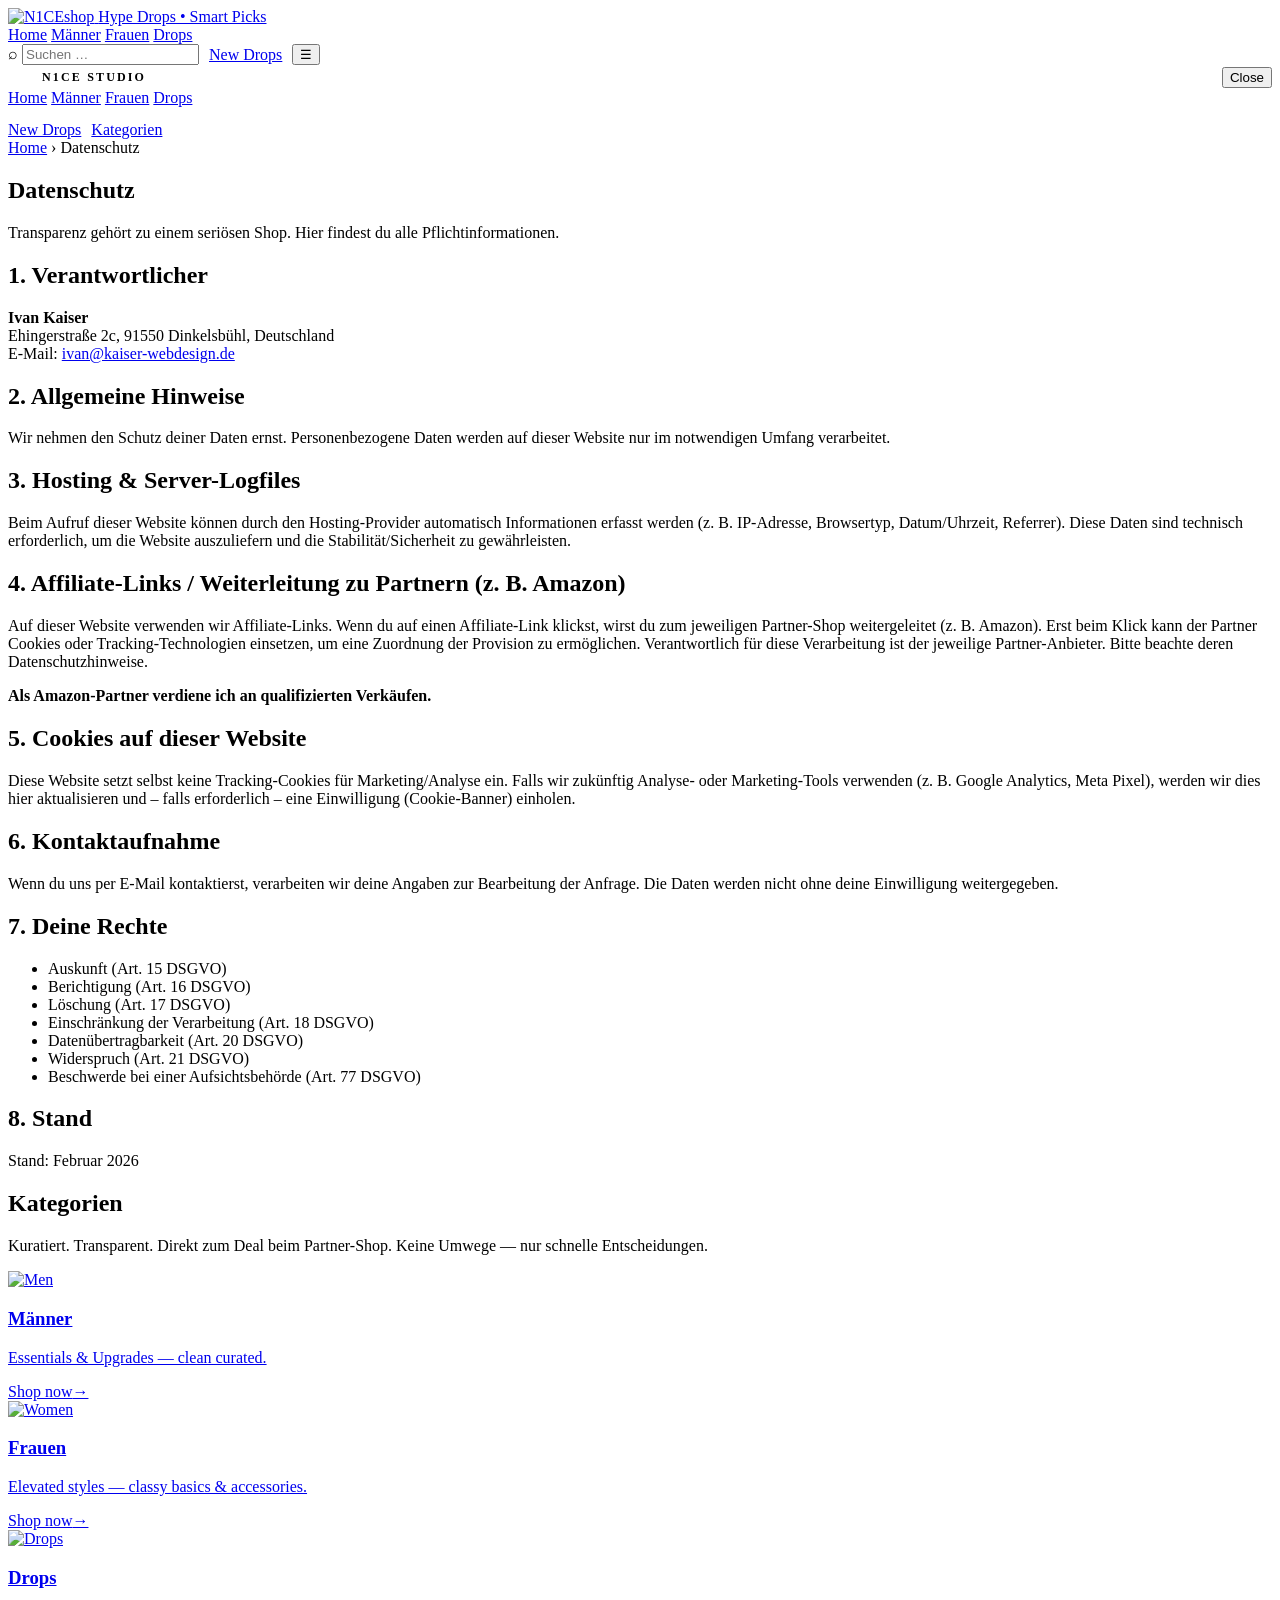
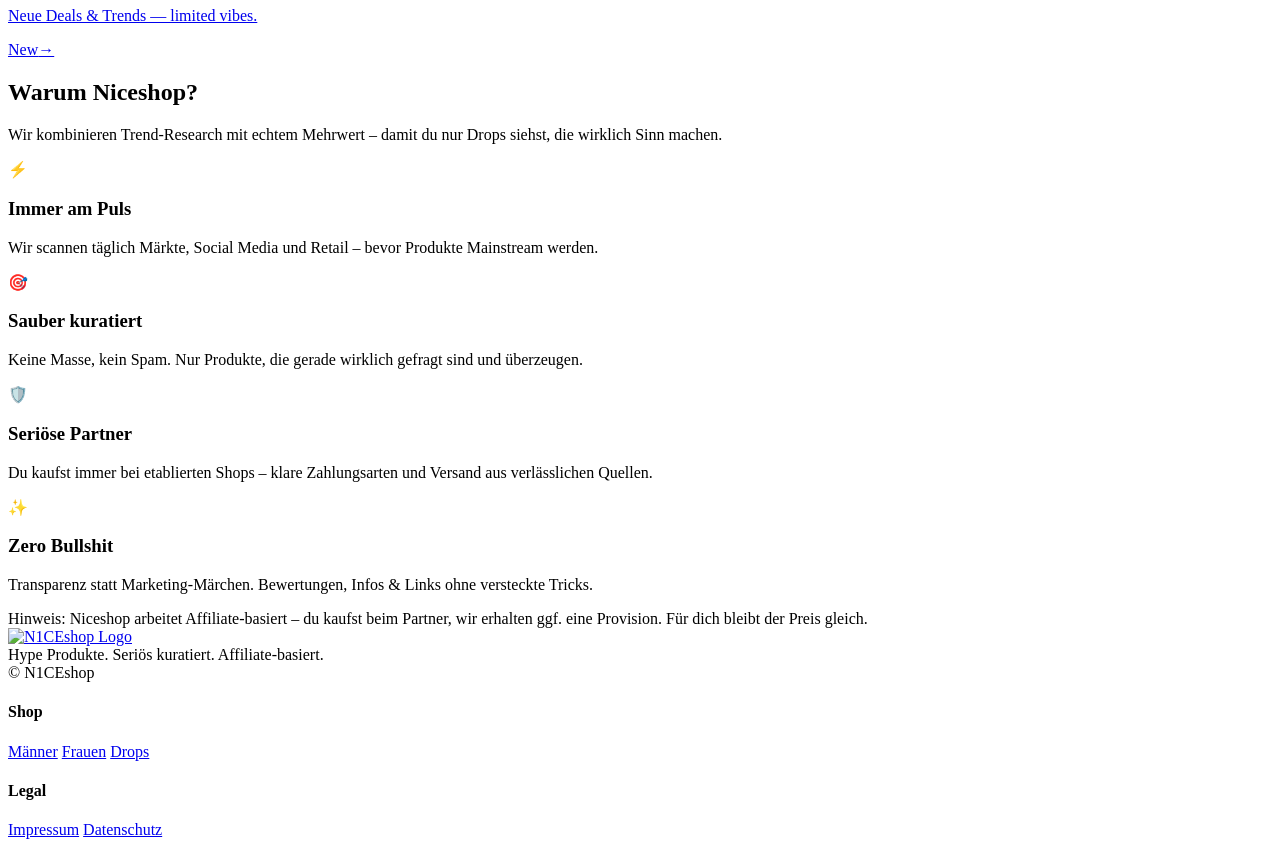
==== datenschutz.html @ d52f27d8 "Add files via upload" ====
<!DOCTYPE html>
<html lang="de">
<head>
  <title>Datenschutz – N1CE</title>
  
<meta charset="UTF-8" />
<meta name="viewport" content="width=device-width, initial-scale=1.0" />
<meta name="theme-color" content="#0f1115" />
<link rel="stylesheet" href="assets/css/styles.css" />
<link rel="icon" href="assets/img/hero.svg" type="image/svg+xml" />

</head>
<body>

<header class="topbar">
  <div class="container">
    <div class="topbar-inner">
      <a class="brand" href="index.html" aria-label="Home">
  <img class="brand-logo" src="assets/img/n1celogo.png" alt="N1CEshop">
  <span class="tagline">Hype Drops • Smart Picks</span>
</a>

      <nav class="nav" aria-label="Shop Navigation">
        <a data-navlink href="index.html">Home</a>
        <a data-navlink href="men.html">Männer</a>
        <a data-navlink href="women.html">Frauen</a>
        <a data-navlink href="drops.html">Drops</a>
      </nav>

      <div style="display:flex;align-items:center;gap:10px">
        <div class="search" aria-label="Search">
          <span class="pill">⌕</span>
          <input type="text" placeholder="Suchen …" />
        </div>
        <a class="btn primary" href="drops.html">New Drops</a>
        <button class="burger" id="burger" aria-label="Open menu">☰</button>
      </div>
    </div>
  </div>
</header>

<div class="drawer" id="drawer" aria-hidden="true">
  <div class="drawer-panel" role="dialog" aria-modal="true" aria-label="Menu">
    <div style="display:flex;align-items:center;justify-content:space-between;gap:10px">
      <div style="display:flex;align-items:center;gap:10px">
        <span class="brand-badge" aria-hidden="true" style="width:24px;height:24px;border-radius:10px"></span>
        <strong style="letter-spacing:.18em;font-size:12px">N1CE STUDIO</strong>
      </div>
      <button class="btn ghost" id="drawerClose" type="button">Close</button>
    </div>

    <div class="drawer-nav">
      <a href="index.html">Home</a>
      <a href="men.html">Männer</a>
      <a href="women.html">Frauen</a>
      <a href="drops.html">Drops</a>
    </div>

    <div style="margin-top:14px;display:flex;gap:10px;flex-wrap:wrap">
      <a class="btn primary" href="drops.html">New Drops</a>
      <a class="btn ghost" href="index.html#categories">Kategorien</a>
    </div>
  </div>
</div>



  <main class="page">
    <section class="section">
      <div class="container">
        <div class="category-hero reveal">
          <div class="breadcrumbs">
            <a href="index.html">Home</a>
            <span>›</span>
            <span>Datenschutz</span>
          </div>
          <div class="title-row">
            <div>
              <h1>Datenschutz</h1>
              <p>Transparenz gehört zu einem seriösen Shop. Hier findest du alle Pflichtinformationen.</p>
            </div>
          </div>
        </div>

        <div class="legal-card reveal" style="margin-top:16px">
          <h2>1. Verantwortlicher</h2>
<p><strong>Ivan Kaiser</strong><br>
Ehingerstraße 2c, 91550 Dinkelsbühl, Deutschland<br>
E-Mail: <a href="mailto:ivan@kaiser-webdesign.de">ivan@kaiser-webdesign.de</a></p>

<h2>2. Allgemeine Hinweise</h2>
<p>Wir nehmen den Schutz deiner Daten ernst. Personenbezogene Daten werden auf dieser Website nur im notwendigen Umfang verarbeitet.</p>

<h2>3. Hosting & Server-Logfiles</h2>
<p>Beim Aufruf dieser Website können durch den Hosting-Provider automatisch Informationen erfasst werden (z. B. IP-Adresse, Browsertyp, Datum/Uhrzeit, Referrer). Diese Daten sind technisch erforderlich, um die Website auszuliefern und die Stabilität/Sicherheit zu gewährleisten.</p>

<h2>4. Affiliate-Links / Weiterleitung zu Partnern (z. B. Amazon)</h2>
<p>Auf dieser Website verwenden wir Affiliate-Links. Wenn du auf einen Affiliate-Link klickst, wirst du zum jeweiligen Partner-Shop weitergeleitet (z. B. Amazon). Erst beim Klick kann der Partner Cookies oder Tracking-Technologien einsetzen, um eine Zuordnung der Provision zu ermöglichen. Verantwortlich für diese Verarbeitung ist der jeweilige Partner-Anbieter. Bitte beachte deren Datenschutzhinweise.</p>
<p><strong>Als Amazon-Partner verdiene ich an qualifizierten Verkäufen.</strong></p>

<h2>5. Cookies auf dieser Website</h2>
<p>Diese Website setzt selbst keine Tracking-Cookies für Marketing/Analyse ein. Falls wir zukünftig Analyse- oder Marketing-Tools verwenden (z. B. Google Analytics, Meta Pixel), werden wir dies hier aktualisieren und – falls erforderlich – eine Einwilligung (Cookie-Banner) einholen.</p>

<h2>6. Kontaktaufnahme</h2>
<p>Wenn du uns per E-Mail kontaktierst, verarbeiten wir deine Angaben zur Bearbeitung der Anfrage. Die Daten werden nicht ohne deine Einwilligung weitergegeben.</p>

<h2>7. Deine Rechte</h2>
<ul>
  <li>Auskunft (Art. 15 DSGVO)</li>
  <li>Berichtigung (Art. 16 DSGVO)</li>
  <li>Löschung (Art. 17 DSGVO)</li>
  <li>Einschränkung der Verarbeitung (Art. 18 DSGVO)</li>
  <li>Datenübertragbarkeit (Art. 20 DSGVO)</li>
  <li>Widerspruch (Art. 21 DSGVO)</li>
  <li>Beschwerde bei einer Aufsichtsbehörde (Art. 77 DSGVO)</li>
</ul>

<h2>8. Stand</h2>
<p>Stand: Februar 2026</p>
        </div>
      </div>
    </section>
  </main>


<section class="section" id="categories">
  <div class="container">
    <div class="section-top">
      <div class="reveal">
        <h2 class="h2">Kategorien</h2>
        <p class="small">Kuratiert. Transparent. Direkt zum Deal beim Partner-Shop. Keine Umwege — nur schnelle Entscheidungen.</p>
      </div>
      <div class="reveal" style="display:flex;gap:10px;flex-wrap:wrap"></div>
    </div>

    <div class="tiles">
      <a class="tile reveal" href="men.html">
        <div class="media"><img src="assets/img/cat-men.svg" alt="Men"></div>
        <div class="body"><h3>Männer</h3><p>Essentials &amp; Upgrades — clean curated.</p></div>
        <div class="footer"><span class="pill">Shop now</span><span class="arrow">→</span></div>
      </a>

      <a class="tile reveal" href="women.html">
        <div class="media"><img src="assets/img/cat-women.svg" alt="Women"></div>
        <div class="body"><h3>Frauen</h3><p>Elevated styles — classy basics &amp; accessories.</p></div>
        <div class="footer"><span class="pill">Shop now</span><span class="arrow">→</span></div>
      </a>

      <a class="tile reveal" href="drops.html">
        <div class="media"><img src="assets/img/cat-drops.svg" alt="Drops"></div>
        <div class="body"><h3>Drops</h3><p>Neue Deals &amp; Trends — limited vibes.</p></div>
        <div class="footer"><span class="pill">New</span><span class="arrow">→</span></div>
      </a>
    </div>
  </div>
</section>

<section class="section">
  <div class="container">
    <div class="why-wrap reveal">
      <div class="why-head">
        <h2>Warum Niceshop?</h2>
        <p>Wir kombinieren Trend-Research mit echtem Mehrwert – damit du nur Drops siehst, die wirklich Sinn machen.</p>
      </div>

      <div class="why-grid">
        <div class="why-card">
          <div class="why-icon">⚡</div>
          <h3>Immer am Puls</h3>
          <p>Wir scannen täglich Märkte, Social Media und Retail – bevor Produkte Mainstream werden.</p>
        </div>

        <div class="why-card">
          <div class="why-icon">🎯</div>
          <h3>Sauber kuratiert</h3>
          <p>Keine Masse, kein Spam. Nur Produkte, die gerade wirklich gefragt sind und überzeugen.</p>
        </div>

        <div class="why-card">
          <div class="why-icon">🛡️</div>
          <h3>Seriöse Partner</h3>
          <p>Du kaufst immer bei etablierten Shops – klare Zahlungsarten und Versand aus verlässlichen Quellen.</p>
        </div>

        <div class="why-card">
          <div class="why-icon">✨</div>
          <h3>Zero Bullshit</h3>
          <p>Transparenz statt Marketing-Märchen. Bewertungen, Infos &amp; Links ohne versteckte Tricks.</p>
        </div>
      </div>

      <div class="why-note">Hinweis: Niceshop arbeitet Affiliate-basiert – du kaufst beim Partner, wir erhalten ggf. eine Provision. Für dich bleibt der Preis gleich.</div>
    </div>
  </div>
</section>


<footer>
  <div class="container">
    <div class="footer-grid">
      <!-- Column 1: Brand -->
      <div class="footer-brand">
        <a href="index.html" class="footer-brand-link">
          <img class="footer-logo" src="assets/img/n1celogo.png" alt="N1CEshop Logo">

        </a>

        <div class="footer-tagline">Hype Produkte. Seriös kuratiert. Affiliate-basiert.</div>
        <div class="copy">© <span id="year"></span> N1CEshop</div>
        
      </div>

      <!-- Column 2: Shop -->
      <div>
        <h4 class="footer-title">Shop</h4>
        <div class="footer-links">
          <a href="men.html">Männer</a>
          <a href="women.html">Frauen</a>
          <a href="drops.html">Drops</a>
        </div>
      </div>

      <!-- Column 3: Legal -->
      <div>
        <h4 class="footer-title">Legal</h4>
        <div class="footer-links">
          <a href="impressum.html">Impressum</a>
          <a href="datenschutz.html">Datenschutz</a>
        </div>
      </div>
    </div>
  </div>
</footer>
<script src="assets/js/app.js"></script>

</body>
</html>
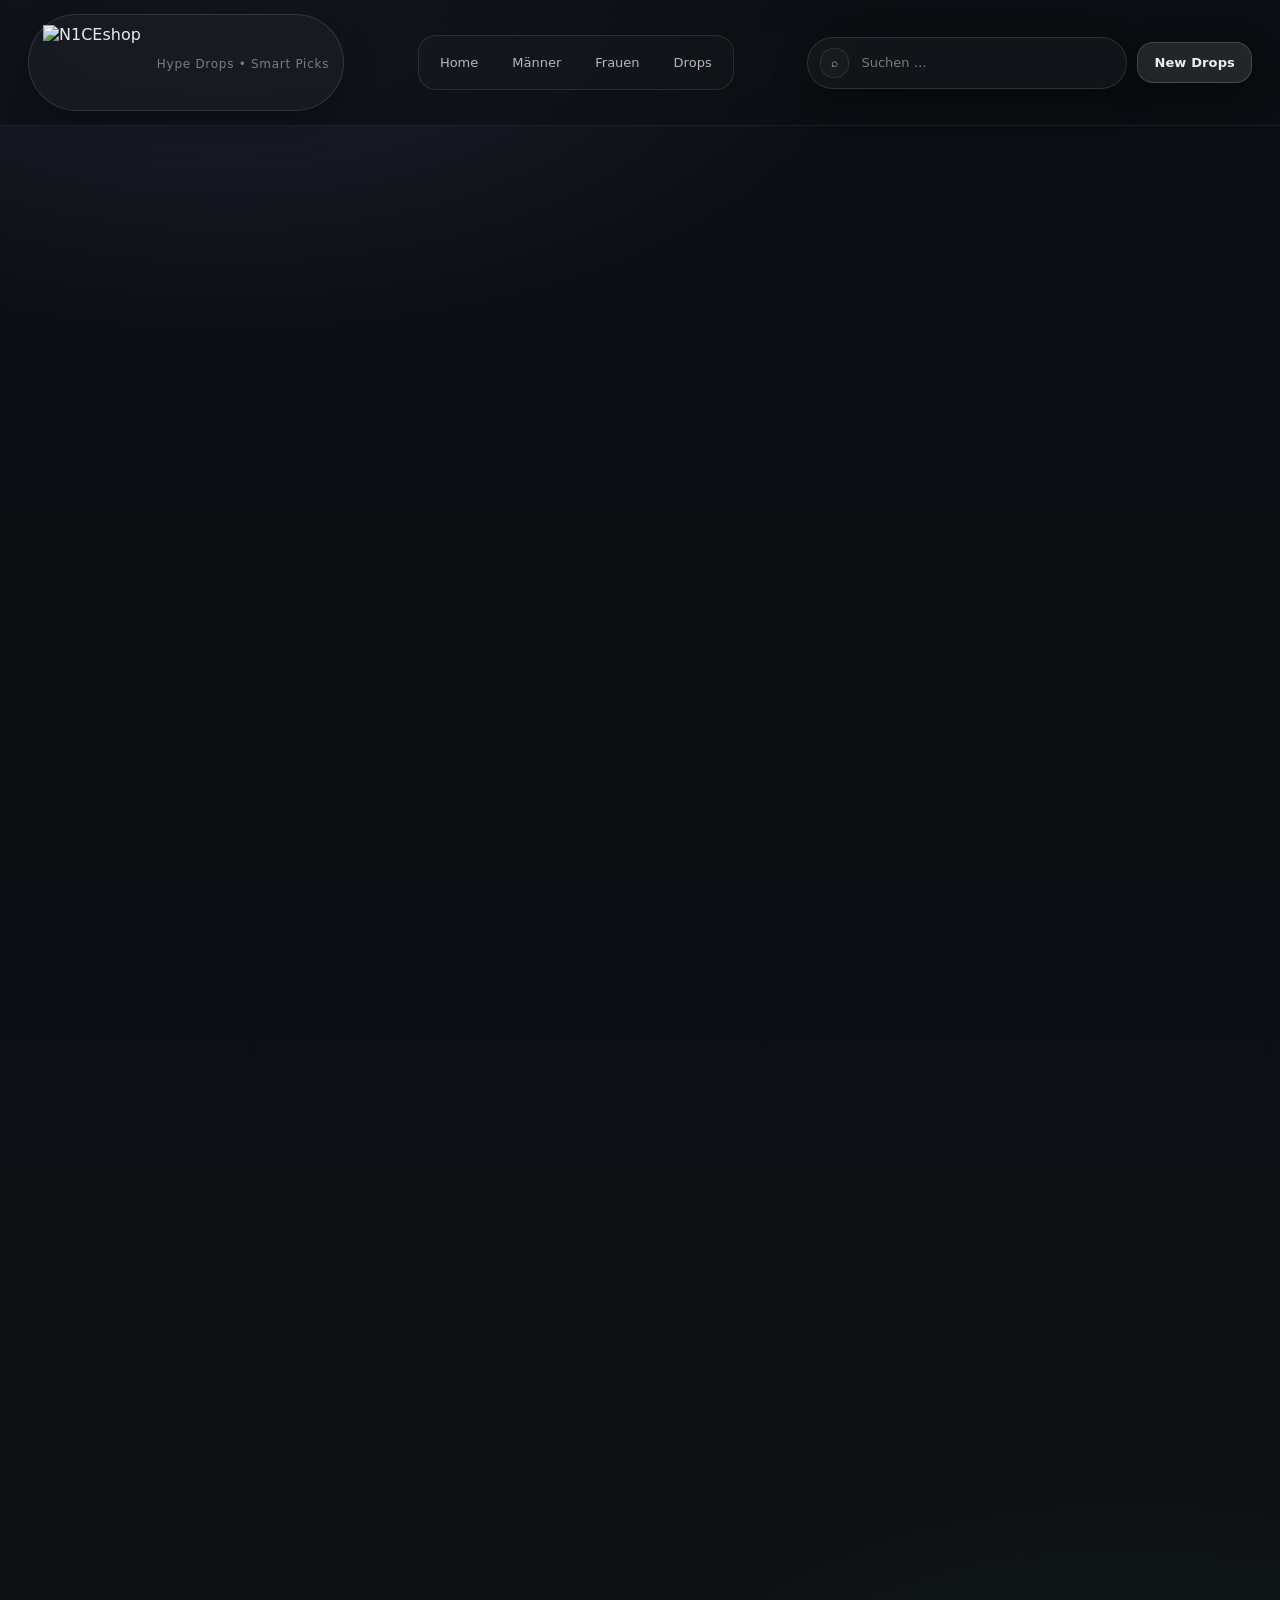
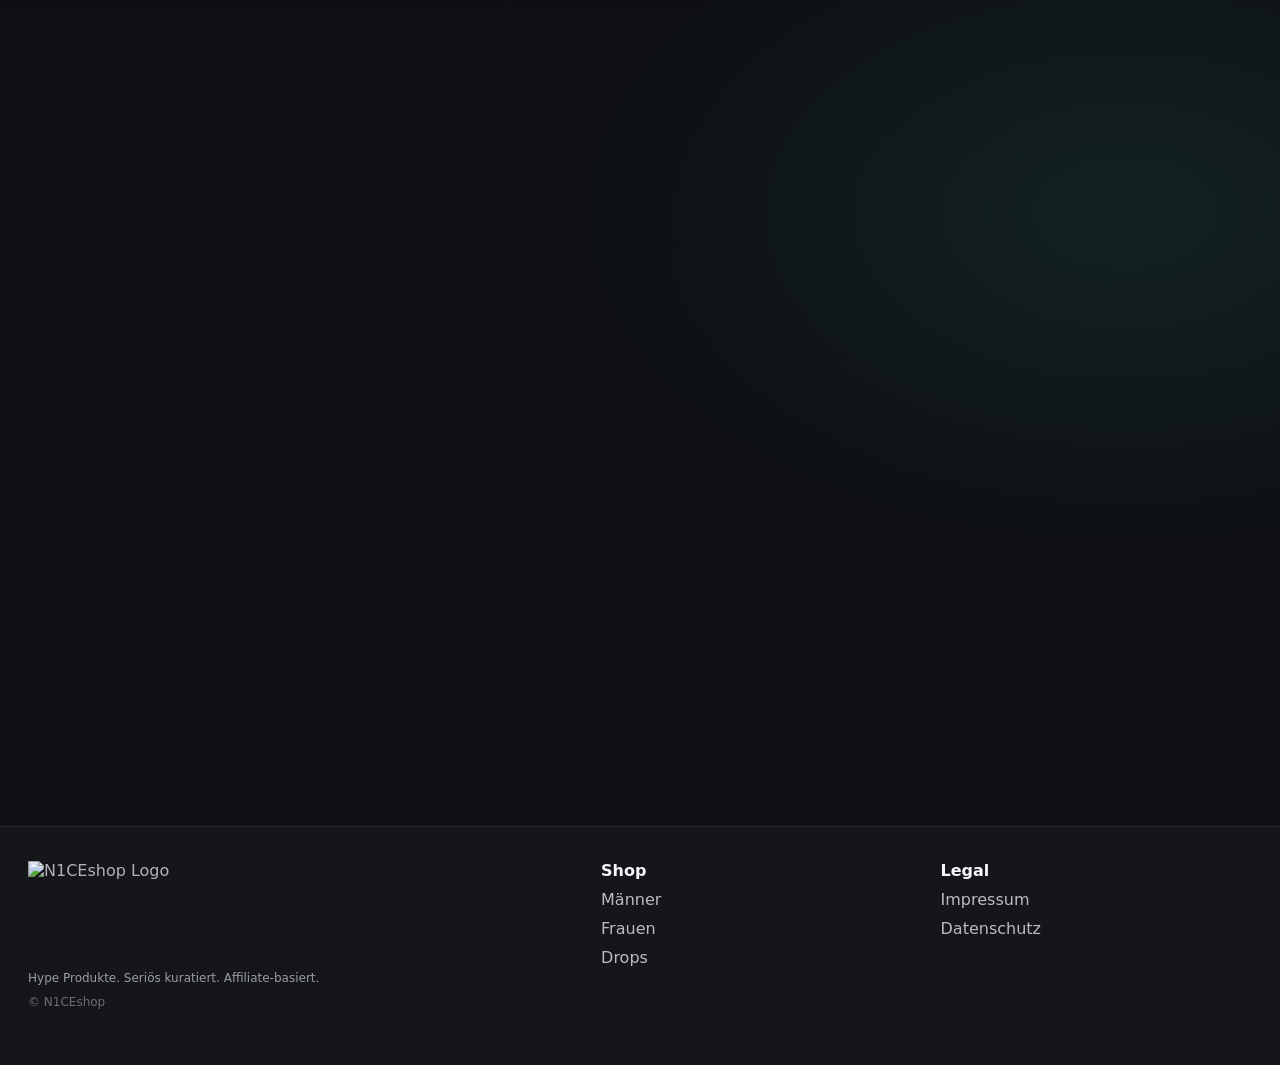
==== commit 668f5439: "Update datenschutz.html" ====
--- a/datenschutz.html
+++ b/datenschutz.html
@@ -6,7 +6,7 @@
 <meta charset="UTF-8" />
 <meta name="viewport" content="width=device-width, initial-scale=1.0" />
 <meta name="theme-color" content="#0f1115" />
-<link rel="stylesheet" href="assets/css/styles.css" />
+<link rel="stylesheet" href="styles.css" />
 <link rel="icon" href="assets/img/hero.svg" type="image/svg+xml" />
 
 </head>
--- a/styles.css
+++ b/styles.css
@@ -0,0 +1,783 @@
+
+:root{
+  --bg:#0f1115;
+  --bg2:#0b0d12;
+  --text:#f4f6fb;
+  --muted:rgba(244,246,251,.68);
+
+  --glass: rgba(255,255,255,.06);
+  --glass2: rgba(255,255,255,.04);
+  --glassLine: rgba(255,255,255,.12);
+
+  --shadow: 0 34px 120px rgba(0,0,0,.55);
+  --shadow2: 0 14px 44px rgba(0,0,0,.38);
+
+  --radius: 22px;
+  --radius2: 36px;
+  --max: 1240px;
+}
+*{box-sizing:border-box}
+html{scroll-behavior:smooth}
+body{
+  margin:0;
+  font-family: ui-sans-serif, system-ui, -apple-system, Segoe UI, Roboto, Inter, Arial;
+  color:var(--text);
+  background:
+    radial-gradient(1100px 560px at 18% 0%, rgba(170,179,255,.12), transparent 62%),
+    radial-gradient(920px 560px at 88% 68%, rgba(77,255,181,.08), transparent 60%),
+    linear-gradient(180deg, var(--bg2), var(--bg));
+  overflow-x:hidden;
+}
+a{color:inherit; text-decoration:none}
+img{max-width:100%; display:block}
+button,input,select{font-family:inherit}
+.container{width:min(var(--max), calc(100% - 56px)); margin:0 auto}
+
+/* Header */
+.topbar{
+  position:sticky; top:0; z-index:1000;
+  padding: 14px 0;
+  background: rgba(12,14,18,.58);
+  backdrop-filter: blur(18px);
+  border-bottom:1px solid rgba(244,246,251,.07);
+}
+.topbar-inner{display:flex; align-items:center; justify-content:space-between; gap:14px}
+.brand{
+  display:flex; align-items:center; gap:12px;
+  padding:10px 14px;
+  border-radius:999px;
+  background: rgba(255,255,255,.03);
+  border:1px solid rgba(255,255,255,.12);
+  box-shadow: var(--shadow2);
+}
+.brand-badge{
+  width:26px; height:26px; border-radius:10px;
+  background: linear-gradient(135deg, rgba(255,255,255,.92), rgba(170,179,255,.62));
+  box-shadow: 0 0 0 1px rgba(255,255,255,.14) inset;
+}
+.brand strong{letter-spacing:.18em; font-size:12px}
+
+.nav{
+  display:flex; align-items:center; gap:8px;
+  padding: 8px;
+  border-radius: 999px;
+  background: rgba(255,255,255,.02);
+  border: 1px solid rgba(255,255,255,.10);
+}
+.nav a{
+  padding:10px 12px;
+  border-radius:999px;
+  border:1px solid transparent;
+  color: rgba(244,246,251,.72);
+  font-size:13px;
+  transition: background .18s ease, border-color .18s ease, transform .18s ease;
+}
+.nav a:hover{background: rgba(255,255,255,.05); border-color: rgba(255,255,255,.10); transform: translateY(-1px); color: rgba(244,246,251,.9)}
+.nav a.active{background: rgba(255,255,255,.08); border-color: rgba(255,255,255,.14); color: rgba(244,246,251,.95)}
+
+.search{
+  display:flex; align-items:center; gap:10px;
+  padding:10px 12px;
+  border-radius:999px;
+  border:1px solid rgba(255,255,255,.12);
+  background: rgba(255,255,255,.03);
+  box-shadow: var(--shadow2);
+  min-width: 320px;
+}
+.search input{
+  border:0; outline:0; width:100%;
+  background:transparent; color:var(--text);
+  font-size:13px;
+}
+.search input::placeholder{color:rgba(244,246,251,.46)}
+
+.btn{
+  display:inline-flex; align-items:center; justify-content:center;
+  gap:10px;
+  padding:12px 14px;
+  border-radius:999px;
+  border:1px solid rgba(255,255,255,.16);
+  background: rgba(255,255,255,.06);
+  box-shadow: var(--shadow2);
+  font-weight:750; font-size:13px;
+  transition: transform .18s ease, background .18s ease, border-color .18s ease;
+  color: rgba(244,246,251,.96);
+}
+.btn:hover{transform: translateY(-1px); background: rgba(255,255,255,.09); border-color: rgba(255,255,255,.22)}
+.btn.primary{background: rgba(255,255,255,.10)}
+.btn.ghost{background: rgba(255,255,255,.03); border-color: rgba(255,255,255,.12)}
+
+.pill{
+  display:inline-flex; align-items:center; gap:8px;
+  padding:7px 11px;
+  border-radius:999px;
+  border:1px solid rgba(255,255,255,.12);
+  background: rgba(255,255,255,.03);
+  color: rgba(244,246,251,.75);
+  font-size:12px;
+}
+
+.burger{display:none}
+@media (max-width: 980px){
+  .nav{display:none}
+  .search{display:none}
+  .burger{display:inline-flex; padding:10px 12px; border-radius:999px; border:1px solid rgba(255,255,255,.14); background: rgba(255,255,255,.03); box-shadow: var(--shadow2); cursor:pointer}
+}
+
+/* Drawer */
+.drawer{position:fixed; inset:0; z-index:1500; background: rgba(0,0,0,.58); opacity:0; pointer-events:none; transition: opacity .2s ease}
+.drawer.open{opacity:1; pointer-events:auto}
+.drawer-panel{
+  position:absolute; top:0; right:0; height:100%;
+  width:min(460px, 90vw);
+  padding:18px;
+  background: rgba(18,20,26,.92);
+  backdrop-filter: blur(18px);
+  border-left:1px solid rgba(255,255,255,.12);
+  transform: translateX(100%);
+  transition: transform .22s ease;
+}
+.drawer.open .drawer-panel{transform: translateX(0)}
+.drawer-nav{display:grid; gap:10px; margin-top:12px}
+.drawer-nav a{padding:14px 12px; border-radius:18px; border:1px solid rgba(255,255,255,.12); background: rgba(255,255,255,.03)}
+.drawer-nav a:hover{background: rgba(255,255,255,.05)}
+
+/* Hero */
+.hero{padding: 34px 0 0}
+.hero-grid{display:grid; grid-template-columns: 1fr; gap:22px; align-items:stretch}
+@media (max-width:980px){ .hero-grid{grid-template-columns:1fr} }
+.hero-card{
+  border-radius: var(--radius2);
+  overflow:hidden;
+  background: linear-gradient(180deg, rgba(255,255,255,.06), rgba(255,255,255,.03));
+  border:1px solid rgba(255,255,255,.12);
+  box-shadow: var(--shadow);
+  backdrop-filter: blur(18px);
+}
+.hero-card .media{aspect-ratio: 16/9; overflow:hidden}
+.hero-card .media img{width:100%; height:100%; object-fit:cover; filter: saturate(1.03) contrast(1.04)}
+.hero-card .content{padding: 28px 28px 30px}
+.h1{font-size: clamp(38px, 4.6vw, 72px); line-height:1.02; letter-spacing:-0.04em; margin: 12px 0 12px}
+.lead{margin:0; color:var(--muted); font-size: clamp(15px, 1.1vw, 18px); max-width: 70ch}
+.hero-actions{display:flex; gap:10px; flex-wrap:wrap; margin-top:18px}
+.kpis{display:grid; gap:14px; grid-template-columns: repeat(2, minmax(0,1fr))}
+.kpi{
+  border-radius: var(--radius);
+  padding:18px;
+  background: rgba(255,255,255,.03);
+  border:1px solid rgba(255,255,255,.12);
+  box-shadow: var(--shadow2);
+  backdrop-filter: blur(18px);
+}
+.kpi strong{display:block; font-size:18px}
+.kpi span{display:block; margin-top:4px; color:var(--muted); font-size:12px}
+
+/* Sections */
+.section{padding: 46px 0}
+.section-top{display:flex; justify-content:space-between; align-items:flex-end; gap:16px; margin-bottom:18px}
+.h2{margin:0; font-size: clamp(24px, 2.4vw, 40px); letter-spacing:-.02em}
+.small{margin:6px 0 0; color:var(--muted)}
+
+/* Tiles */
+.tiles{display:grid; gap:18px; grid-template-columns: repeat(3, minmax(0,1fr))}
+@media (max-width:980px){ .tiles{grid-template-columns:1fr} }
+.tile{
+  border-radius: var(--radius2);
+  overflow:hidden;
+  background: rgba(255,255,255,.03);
+  border:1px solid rgba(255,255,255,.12);
+  box-shadow: var(--shadow);
+  transition: transform .18s ease, background .18s ease, border-color .18s ease;
+}
+.tile:hover{transform: translateY(-3px); background: rgba(255,255,255,.04); border-color: rgba(255,255,255,.16)}
+.tile .media{aspect-ratio: 16/9; overflow:hidden}
+.tile .media img{width:100%; height:100%; object-fit:cover}
+.tile .body{padding:22px}
+.tile .body h3{margin:0 0 8px; letter-spacing:-.01em}
+.tile .body p{margin:0; color:var(--muted)}
+.tile .footer{padding:0 22px 22px; display:flex; align-items:center; justify-content:space-between}
+.arrow{width:44px; height:44px; border-radius:18px; display:grid; place-items:center; border:1px solid rgba(255,255,255,.12); background: rgba(255,255,255,.03)}
+
+/* Products */
+.toolbar{display:flex; flex-wrap:wrap; gap:10px; align-items:center; justify-content:space-between; margin: 22px 0}
+.filters{display:flex; flex-wrap:wrap; gap:10px}
+.sort select{padding:10px 12px; border-radius:999px; border:1px solid rgba(255,255,255,.12); background: rgba(255,255,255,.03); color:var(--text)}
+.grid-products{display:grid; gap:18px; grid-template-columns: repeat(3, minmax(0,1fr))}
+@media (max-width:1100px){ .grid-products{grid-template-columns: repeat(2, minmax(0,1fr))} }
+@media (max-width:720px){ .grid-products{grid-template-columns: 1fr} }
+.product{
+  border-radius: var(--radius2);
+  overflow:hidden;
+  background: rgba(255,255,255,.03);
+  border:1px solid rgba(255,255,255,.12);
+  box-shadow: var(--shadow);
+  transition: transform .18s ease, border-color .18s ease, box-shadow .18s ease;
+}
+.product:hover{transform: translateY(-3px); border-color: rgba(255,255,255,.16); box-shadow: 0 50px 160px rgba(0,0,0,.62)}
+.product .media{aspect-ratio: 4/3; overflow:hidden; background: rgba(255,255,255,.02)}
+.product .media img{width:100%; height:100%; object-fit:cover}
+.product .body{padding:18px 18px 20px}
+.product h3{margin:0 0 8px; letter-spacing:-.01em}
+.product p{margin:0; color:var(--muted)}
+.price-row{display:flex; align-items:center; justify-content:space-between; gap:10px; margin-top:14px}
+.price{font-size:22px; font-weight:900; letter-spacing:-.02em}
+.badge{display:inline-flex; padding:7px 10px; border-radius:999px; font-size:12px; border:1px solid rgba(255,255,255,.12); background: rgba(255,255,255,.03); color: rgba(244,246,251,.84)}
+.badge.new{border-color: rgba(77,255,181,.30); background: rgba(77,255,181,.08)}
+.badge.hot{border-color: rgba(255,93,143,.28); background: rgba(255,93,143,.08)}
+.product .actions{display:flex; flex-wrap:wrap; gap:10px; margin-top:14px}
+.product .actions a, .product .actions button{flex:1}
+
+/* Modal */
+.modal{position:fixed; inset:0; z-index:1600; background: rgba(0,0,0,.64); display:none; align-items:center; justify-content:center; padding:20px}
+.modal.open{display:flex}
+.modal-card{width:min(980px, 100%); border-radius: var(--radius2); border:1px solid rgba(255,255,255,.12); background: rgba(18,20,26,.92); backdrop-filter: blur(18px); box-shadow: 0 60px 200px rgba(0,0,0,.70); overflow:hidden}
+.modal-grid{display:grid; grid-template-columns: 1fr 1fr}
+@media (max-width:980px){ .modal-grid{grid-template-columns: 1fr} }
+.modal-media{aspect-ratio: 4/3; overflow:hidden; background: rgba(255,255,255,.02)}
+.modal-media img{width:100%; height:100%; object-fit:cover}
+.modal-body{padding:18px}
+.modal-body h3{margin:0 0 8px}
+.modal-body p{margin:0; color:var(--muted)}
+.modal-top{display:flex; align-items:center; justify-content:space-between; gap:10px}
+.close{border:1px solid rgba(255,255,255,.14); background: rgba(255,255,255,.03); border-radius:999px; padding:10px 12px; cursor:pointer; color:rgba(244,246,251,.92)}
+
+/* Footer */
+footer{margin-top:44px; padding: 34px 0 56px; border-top:1px solid rgba(255,255,255,.08); background: rgba(255,255,255,.02)}
+.footer-grid{display:grid; gap:18px; grid-template-columns: 1.4fr 1fr 1fr}
+@media (max-width:980px){ .footer-grid{grid-template-columns:1fr} }
+.footer-grid a{color: rgba(244,246,251,.74)}
+.footer-grid a:hover{color: rgba(244,246,251,.92)}
+.copy{margin-top:14px; color: rgba(244,246,251,.55); font-size:12px}
+
+/* Reveal */
+.reveal{opacity:0; transform: translateY(14px)}
+.reveal.visible{opacity:1; transform:none; transition: opacity .7s ease, transform .7s ease}
+
+
+
+/* --- Shop Hero (index) --- */
+.hero-shop{
+  display:grid;
+  grid-template-columns: 1.05fr .95fr;
+  gap:22px;
+  align-items:stretch;
+}
+@media (max-width: 980px){
+  .hero-shop{grid-template-columns:1fr}
+}
+.hero-panel{
+  border-radius: var(--radius2);
+  overflow:hidden;
+  background: linear-gradient(180deg, rgba(255,255,255,.06), rgba(255,255,255,.03));
+  border:1px solid rgba(255,255,255,.12);
+  box-shadow: var(--shadow);
+  backdrop-filter: blur(18px);
+}
+.hero-panel .content{padding: 28px 28px 30px}
+.hero-sub{margin:10px 0 0; color: var(--muted); font-size: 16px; max-width: 70ch}
+.hero-badges{margin-top:14px;display:flex;gap:10px;flex-wrap:wrap}
+.featured{
+  padding: 18px;
+}
+.featured-top{
+  display:flex; align-items:center; justify-content:space-between; gap:10px;
+  margin-bottom: 12px;
+}
+.featured-grid{
+  display:grid;
+  grid-template-columns: 1fr;
+  gap:14px;
+}
+@media (max-width: 980px){
+  .featured-grid{grid-template-columns:1fr}
+}
+.mini-card{
+  display:grid;
+  grid-template-columns: 110px 1fr;
+  gap:14px;
+  border-radius: 26px;
+  overflow:hidden;
+  background: rgba(255,255,255,.03);
+  border:1px solid rgba(255,255,255,.12);
+  box-shadow: var(--shadow2);
+}
+.mini-card .img{aspect-ratio: 1/1; overflow:hidden; background: rgba(255,255,255,.02)}
+.mini-card .img img{width:100%;height:100%;object-fit:cover}
+.mini-card .txt{padding:14px 14px 14px 0}
+.mini-card h3{margin:0 0 6px; font-size:14px; letter-spacing:-.01em}
+.mini-card p{margin:0; color: var(--muted); font-size:12px; line-height:1.35}
+.mini-row{display:flex; align-items:center; justify-content:space-between; gap:10px; margin-top:10px}
+.mini-price{font-weight:900; letter-spacing:-.01em}
+.mini-cta{padding:10px 12px; font-size:12px}
+
+/* --- Warum Niceshop section --- */
+.why-wrap{
+  margin-top: 18px;
+  border-radius: var(--radius2);
+  padding: 34px 18px 22px;
+  background:
+    radial-gradient(900px 420px at 50% 0%, rgba(255,255,255,.10), transparent 62%),
+    linear-gradient(180deg, rgba(255,255,255,.02), rgba(255,255,255,.01));
+  border:1px solid rgba(255,255,255,.10);
+  box-shadow: var(--shadow);
+  backdrop-filter: blur(18px);
+}
+.why-head{ text-align:center; max-width: 980px; margin: 0 auto 22px; }
+.why-head h2{ margin:0; font-size: clamp(26px, 3vw, 42px); letter-spacing:-.02em }
+.why-head p{ margin:8px 0 0; color: var(--muted) }
+.why-grid{
+  display:grid;
+  grid-template-columns: repeat(4, minmax(0,1fr));
+  gap:18px;
+  width:min(1140px, 100%);
+  margin: 0 auto;
+}
+@media (max-width: 1100px){ .why-grid{grid-template-columns: repeat(2, minmax(0,1fr));} }
+@media (max-width: 640px){ .why-grid{grid-template-columns:1fr;} }
+
+.why-card{
+  border-radius: 26px;
+  padding: 22px;
+  background: rgba(0,0,0,.14);
+  border: 1px solid rgba(255,255,255,.12);
+  box-shadow: var(--shadow2);
+  text-align:center;
+}
+.why-icon{
+  width: 44px; height: 44px;
+  border-radius: 16px;
+  margin: 0 auto 10px;
+  display:grid; place-items:center;
+  background: rgba(255,255,255,.06);
+  border:1px solid rgba(255,255,255,.12);
+  font-size: 20px;
+}
+.why-card h3{ margin: 10px 0 8px; font-size: 16px; letter-spacing:-.01em }
+.why-card p{ margin:0; color: var(--muted); font-size: 13px; line-height:1.5 }
+.why-note{
+  text-align:center;
+  margin: 18px 0 0;
+  color: rgba(244,246,251,.45);
+  font-size: 12px;
+}
+
+/* Brand taglines */
+.brand .tagline{
+  display:block;
+  margin-top:2px;
+  font-size:11px;
+  letter-spacing:.06em;
+  color: rgba(244,246,251,.60);
+}
+.footer-tagline{
+  margin-top:6px;
+  font-size:12px;
+  color: rgba(244,246,251,.60);
+}
+
+
+/* --- Category hero: make it more normal/smaller --- */
+body.category .hero{
+  padding: 22px 0 0;
+}
+body.category .hero-panel .content{
+  padding: 20px 20px 22px;
+}
+body.category .h1{
+  font-size: clamp(30px, 3.2vw, 48px);
+}
+body.category .hero-card .media,
+body.category .hero-panel .media{
+  aspect-ratio: 16/6;
+}
+@media (max-width: 980px){
+  body.category .hero-card .media,
+  body.category .hero-panel .media{
+    aspect-ratio: 16/9;
+  }
+}
+
+
+/* --- Shopper category header (compact, no big image) --- */
+body.category .category-hero{
+  margin-top: 8px;
+  border-radius: var(--radius2);
+  padding: 18px;
+  background: linear-gradient(180deg, rgba(255,255,255,.06), rgba(255,255,255,.03));
+  border:1px solid rgba(255,255,255,.12);
+  box-shadow: var(--shadow);
+  backdrop-filter: blur(18px);
+}
+.breadcrumbs{
+  display:flex; gap:8px; flex-wrap:wrap; align-items:center;
+  color: rgba(244,246,251,.58);
+  font-size: 12px;
+}
+.breadcrumbs a{color: rgba(244,246,251,.72)}
+.breadcrumbs a:hover{color: rgba(244,246,251,.9)}
+body.category .category-hero .title-row{
+  display:flex; align-items:flex-end; justify-content:space-between; gap:14px; flex-wrap:wrap;
+  margin-top: 10px;
+}
+body.category .category-hero .title-row h1{
+  margin:0;
+  font-size: clamp(28px, 3.0vw, 44px);
+  letter-spacing: -0.03em;
+  line-height:1.05;
+}
+body.category .category-hero .title-row p{
+  margin: 6px 0 0;
+  color: var(--muted);
+  max-width: 68ch;
+}
+body.category .category-hero .meta{
+  display:flex; gap:10px; flex-wrap:wrap; align-items:center;
+}
+body.category .category-hero .count-pill{
+  padding:7px 11px;
+  border-radius:999px;
+  border:1px solid rgba(255,255,255,.12);
+  background: rgba(255,255,255,.03);
+  color: rgba(244,246,251,.80);
+  font-size: 12px;
+}
+body.category .toolbar{
+  margin-top: 14px;
+}
+
+/* ===============================
+   V5 — Apple grid + premium hover
+==================================*/
+
+/* 4-column grid (Apple feel) */
+.grid-products{
+  display:grid;
+  gap:22px;
+  grid-template-columns: repeat(4, minmax(0,1fr));
+}
+@media (max-width:1200px){
+  .grid-products{grid-template-columns: repeat(3, minmax(0,1fr));}
+}
+@media (max-width:900px){
+  .grid-products{grid-template-columns: repeat(2, minmax(0,1fr));}
+}
+@media (max-width:600px){
+  .grid-products{grid-template-columns: 1fr;}
+}
+
+/* High-end hover: lift + zoom + soft sweep */
+.product{
+  position:relative;
+  overflow:hidden;
+  transition: transform .26s ease, box-shadow .26s ease, border-color .26s ease;
+}
+.product .media img{
+  transition: transform .45s ease;
+  transform-origin: center;
+}
+.product:hover{
+  transform: translateY(-7px);
+  box-shadow: 0 70px 220px rgba(0,0,0,.68);
+  border-color: rgba(255,255,255,.26);
+}
+.product:hover .media img{
+  transform: scale(1.07);
+}
+.product::after{
+  content:"";
+  position:absolute;
+  inset:-2px;
+  background:
+    radial-gradient(700px 240px at 20% 0%, rgba(255,255,255,.10), transparent 55%),
+    linear-gradient(120deg, rgba(255,255,255,.10), transparent 42%);
+  opacity:0;
+  transition: opacity .28s ease;
+  pointer-events:none;
+}
+.product:hover::after{opacity:1}
+
+/* Premium badges */
+.badge{
+  font-weight:800;
+  letter-spacing:.06em;
+  padding:6px 10px;
+  border-radius:999px;
+  backdrop-filter: blur(12px);
+  text-transform: uppercase;
+  font-size: 11px;
+  border: 1px solid rgba(255,255,255,.14);
+  background: rgba(255,255,255,.05);
+  color: rgba(244,246,251,.92);
+}
+.badge.hot{
+  border: none;
+  background: linear-gradient(90deg, #ff4d6d, #ff0033);
+  color: #fff;
+}
+.badge.new{
+  border: none;
+  background: linear-gradient(90deg, #4dffb5, #00d084);
+  color: #0b0d12;
+}
+.badge.premium{
+  border: none;
+  background: linear-gradient(90deg, #aab3ff, #2f5bff);
+  color: #fff;
+}
+
+/* ===============================
+   Category themes (color + slight typography)
+==================================*/
+body[data-category="men"]{
+  --accentColor: #2f5bff; /* royal blue */
+  --titleTrack: -0.035em;
+  --titleWeight: 900;
+}
+body[data-category="women"]{
+  --accentColor: #ff4da6; /* rose */
+  --titleTrack: -0.045em;
+  --titleWeight: 850;
+}
+body[data-category="drops"]{
+  --accentColor: #b11226; /* cherry */
+  --titleTrack: -0.03em;
+  --titleWeight: 900;
+}
+
+/* Accent applied */
+body[data-category] .btn.primary{
+  background: var(--accentColor);
+  border: none;
+}
+body[data-category] .btn.primary:hover{ filter: brightness(1.10); }
+
+body[data-category] .count-pill{
+  border-color: rgba(255,255,255,.14);
+  box-shadow: 0 14px 44px rgba(0,0,0,.28);
+}
+body[data-category] .count-pill{
+  color: rgba(244,246,251,.88);
+}
+body[data-category] .count-pill span#count{
+  color: var(--accentColor);
+  font-weight: 900;
+}
+
+/* Subtle bar tint */
+body[data-category="men"] .topbar{ background: rgba(30,50,120,.35); }
+body[data-category="women"] .topbar{ background: rgba(120,30,90,.35); }
+body[data-category="drops"] .topbar{ background: rgba(120,20,30,.35); }
+
+/* Typography flavor */
+body[data-category] .category-hero .title-row h1{
+  letter-spacing: var(--titleTrack);
+  font-weight: var(--titleWeight);
+}
+body[data-category="women"] .product h3{ letter-spacing: -0.02em; }
+body[data-category="men"] .product h3{ letter-spacing: -0.01em; }
+body[data-category="drops"] .product h3{ letter-spacing: -0.005em; }
+
+/* ===============================
+   V6 — Apple Store polish
+==================================*/
+:root{
+  --radius: 24px;
+  --radius2: 42px;
+  --shadow: 0 30px 100px rgba(0,0,0,.48);
+  --shadow2: 0 12px 34px rgba(0,0,0,.30);
+}
+
+/* Cards feel more Apple: softer shadow, bigger radius */
+.hero-panel,
+.hero-card,
+.tile,
+.product,
+.modal-card,
+.category-hero,
+.why-wrap,
+.mini-card{
+  border-radius: var(--radius2);
+}
+
+/* Reduce "pill" look: buttons become rounded-rect */
+.btn{
+  border-radius: 16px;
+  padding: 12px 16px;
+  font-weight: 800;
+  letter-spacing: .01em;
+  box-shadow: var(--shadow2);
+}
+.btn.ghost{
+  border-radius: 16px;
+}
+.btn.primary{
+  border-radius: 16px;
+}
+
+/* Nav links slightly less pill */
+.nav{ border-radius: 18px; }
+.nav a{ border-radius: 14px; }
+
+/* Pills remain, but slightly more subtle */
+.pill{
+  border-radius: 14px;
+  padding: 7px 10px;
+  background: rgba(255,255,255,.025);
+  border-color: rgba(255,255,255,.10);
+}
+
+/* Product card layout: more whitespace + Apple spacing */
+.product .body{ padding: 18px 18px 22px; }
+.product h3{ font-size: 15px; }
+.product p{ font-size: 13px; line-height: 1.5; }
+.price{ font-size: 20px; }
+
+/* Hover: slightly less aggressive, more "float" */
+.product:hover{
+  transform: translateY(-6px);
+  box-shadow: 0 54px 160px rgba(0,0,0,.60);
+}
+
+/* Badges more Apple: smaller, cleaner */
+.badge{
+  font-size: 10px;
+  padding: 6px 9px;
+}
+
+/* Featured mini-cta less pill */
+.mini-cta{
+  border-radius: 14px;
+  padding: 10px 12px;
+}
+
+/* Category hero: more Apple spacing */
+body.category .category-hero{
+  padding: 20px;
+}
+
+
+.footer-brand { display: flex; align-items: center; gap: 12px; }
+
+.footer-brand-link { display:inline-flex; align-items:center; }
+
+.footer-logo{
+  height: 34px;
+  width: auto;
+  opacity: .92;
+  transition: transform .25s ease, opacity .25s ease, filter .25s ease;
+}
+
+.footer-logo:hover{
+  opacity: 1;
+  transform: translateY(-1px) scale(1.03);
+  filter: drop-shadow(0 10px 24px rgba(0,0,0,.35));
+}
+.footer-grid{
+  display:grid;
+  grid-template-columns: 1.2fr .8fr .8fr;
+  gap: 26px;
+  align-items: start;
+}
+
+.footer-brand{ display:block; }
+
+.footer-brand-link{
+  display:inline-flex;
+  align-items:center;
+  gap:10px;
+  text-decoration:none;
+}
+
+.footer-logo{
+  height: 34px;
+  width: auto;
+  display:block;
+  opacity: .95;
+}
+
+.footer-wordmark{
+  font-weight: 900;
+  letter-spacing: .14em;
+  font-size: 12px;
+  opacity: .9;
+}
+
+.footer-tagline{ margin-top: 10px; }
+.copy{ margin-top: 10px; opacity: .7; }
+
+
+/* --- Footer layout fix --- */
+.footer-grid{
+  display:grid !important;
+  grid-template-columns: 1.4fr .8fr .8fr;
+  gap: 28px;
+  align-items: start;
+}
+
+.footer-title{
+  margin: 0 0 10px;
+}
+
+.footer-links{
+  display: grid;
+  gap: 10px;
+}
+
+.footer-brand-link{
+  display:inline-flex;
+  align-items:center;
+  gap: 10px;
+  text-decoration: none;
+}
+
+.footer-logo{
+  height: 100px;
+  width: auto;
+  display:block;
+  opacity: .95;
+}
+
+.footer-wordmark{
+  font-weight: 900;
+  letter-spacing: .14em;
+  font-size: 12px;
+  opacity: .9;
+}
+
+.footer-tagline{ margin-top: 10px; }
+.copy{ margin-top: 10px; opacity: .7; }
+
+
+/* Header logo */
+.brand{
+  display:flex;
+  align-items:center;
+  gap:10px;
+  white-space:nowrap;
+}
+
+.brand-logo{
+  height: 75px;
+  width: auto;
+  display:block;
+  flex: 0 0 auto;
+  opacity: .95;
+}
+
+.brand-word{
+  letter-spacing: .08em;
+  font-weight: 900;
+  font-size: 13px;
+}
+
+.brand .tagline{
+  margin-left: 6px;
+  opacity: .75;
+  font-size: 12px;
+}
+
+/* Mobile: hide tagline to keep header clean */
+@media (max-width: 760px){
+  .brand .tagline{ display:none; }
+  .brand-logo{ height: 24px; }
+}
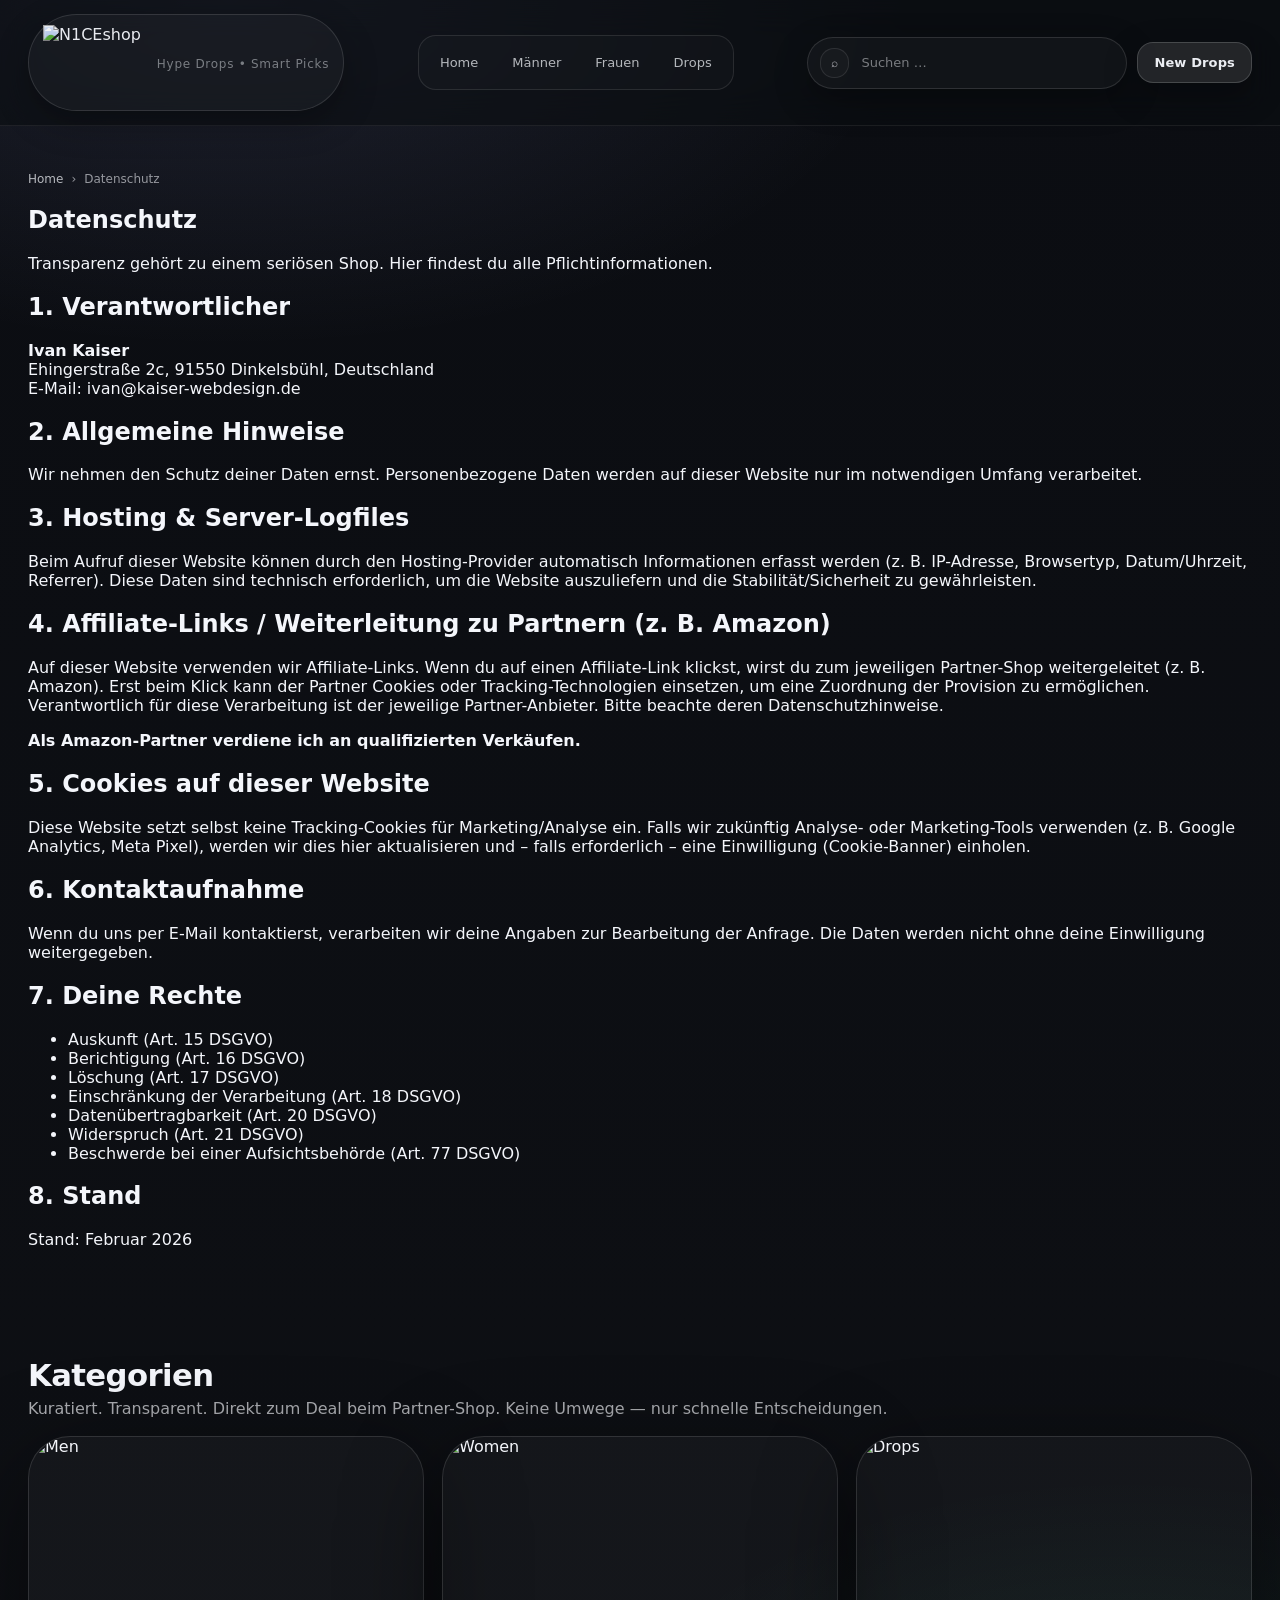
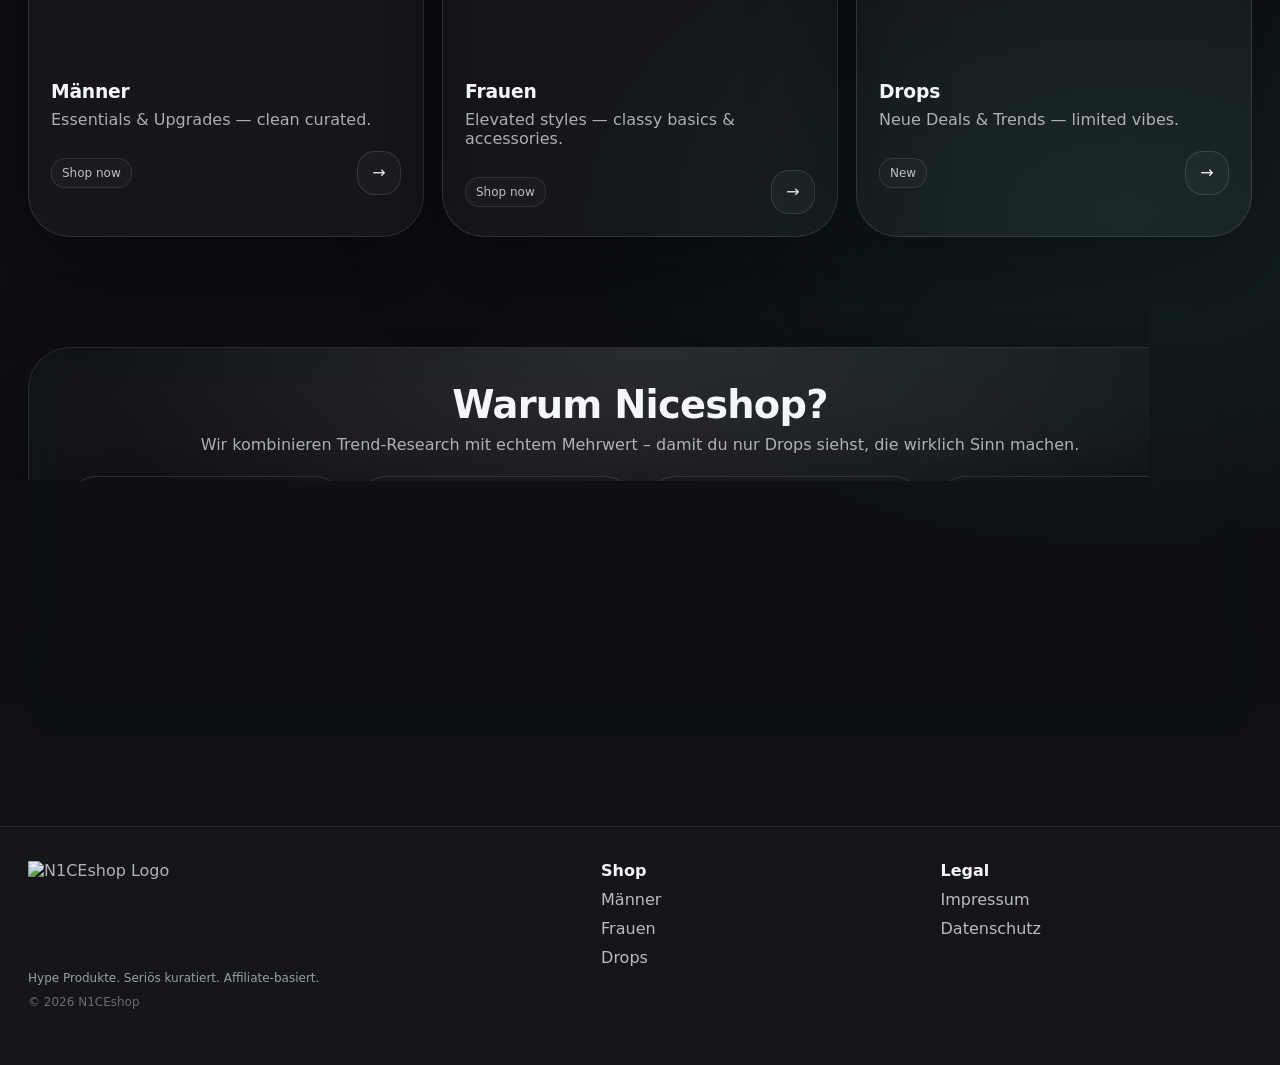
==== commit 45262bea: "Update datenschutz.html" ====
--- a/datenschutz.html
+++ b/datenschutz.html
@@ -231,7 +231,8 @@
     </div>
   </div>
 </footer>
-<script src="assets/js/app.js"></script>
+<script src="app.js" defer></script>
+
 
 </body>
 </html>
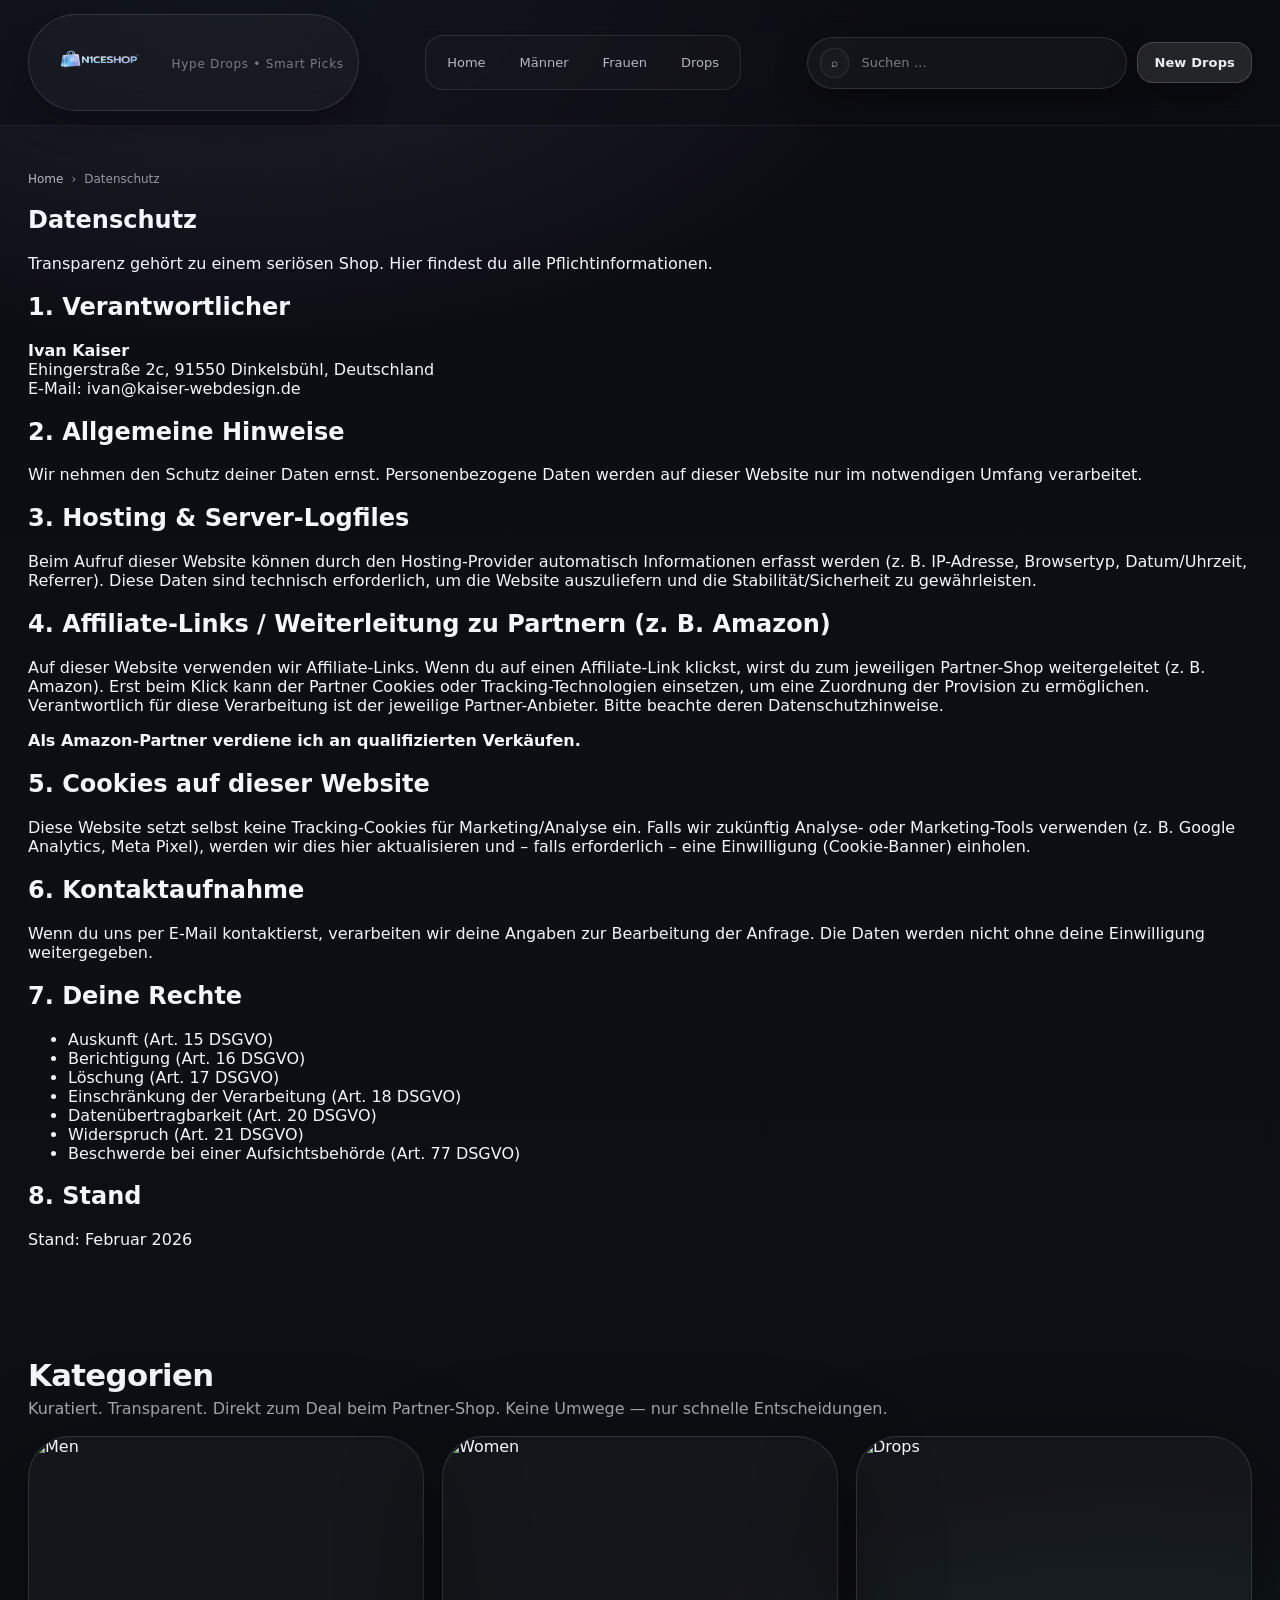
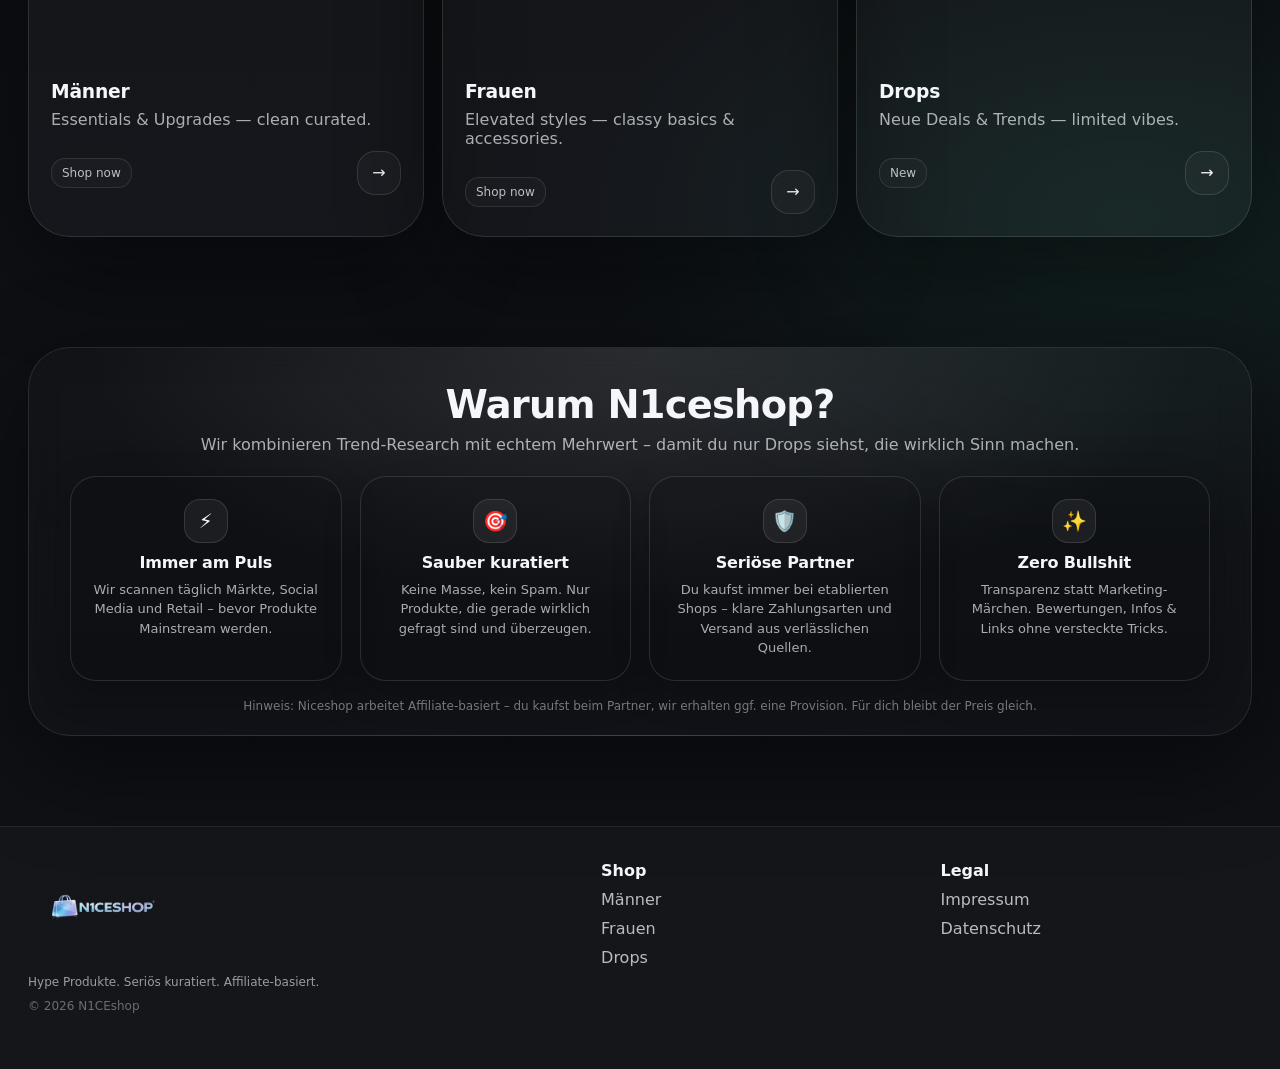
==== commit 76d4e850: "Update datenschutz.html" ====
--- a/datenschutz.html
+++ b/datenschutz.html
@@ -16,7 +16,7 @@
   <div class="container">
     <div class="topbar-inner">
       <a class="brand" href="index.html" aria-label="Home">
-  <img class="brand-logo" src="assets/img/n1celogo.png" alt="N1CEshop">
+  <img class="brand-logo" src="n1celogo.png" alt="N1CEshop">
   <span class="tagline">Hype Drops • Smart Picks</span>
 </a>
 
@@ -44,7 +44,7 @@
     <div style="display:flex;align-items:center;justify-content:space-between;gap:10px">
       <div style="display:flex;align-items:center;gap:10px">
         <span class="brand-badge" aria-hidden="true" style="width:24px;height:24px;border-radius:10px"></span>
-        <strong style="letter-spacing:.18em;font-size:12px">N1CE STUDIO</strong>
+        <strong style="letter-spacing:.18em;font-size:12px">N1CEshop</strong>
       </div>
       <button class="btn ghost" id="drawerClose" type="button">Close</button>
     </div>
@@ -159,7 +159,7 @@
   <div class="container">
     <div class="why-wrap reveal">
       <div class="why-head">
-        <h2>Warum Niceshop?</h2>
+        <h2>Warum N1ceshop?</h2>
         <p>Wir kombinieren Trend-Research mit echtem Mehrwert – damit du nur Drops siehst, die wirklich Sinn machen.</p>
       </div>
 
@@ -201,7 +201,7 @@
       <!-- Column 1: Brand -->
       <div class="footer-brand">
         <a href="index.html" class="footer-brand-link">
-          <img class="footer-logo" src="assets/img/n1celogo.png" alt="N1CEshop Logo">
+          <img class="footer-logo" src="n1celogo.png" alt="N1CEshop Logo">
 
         </a>
 
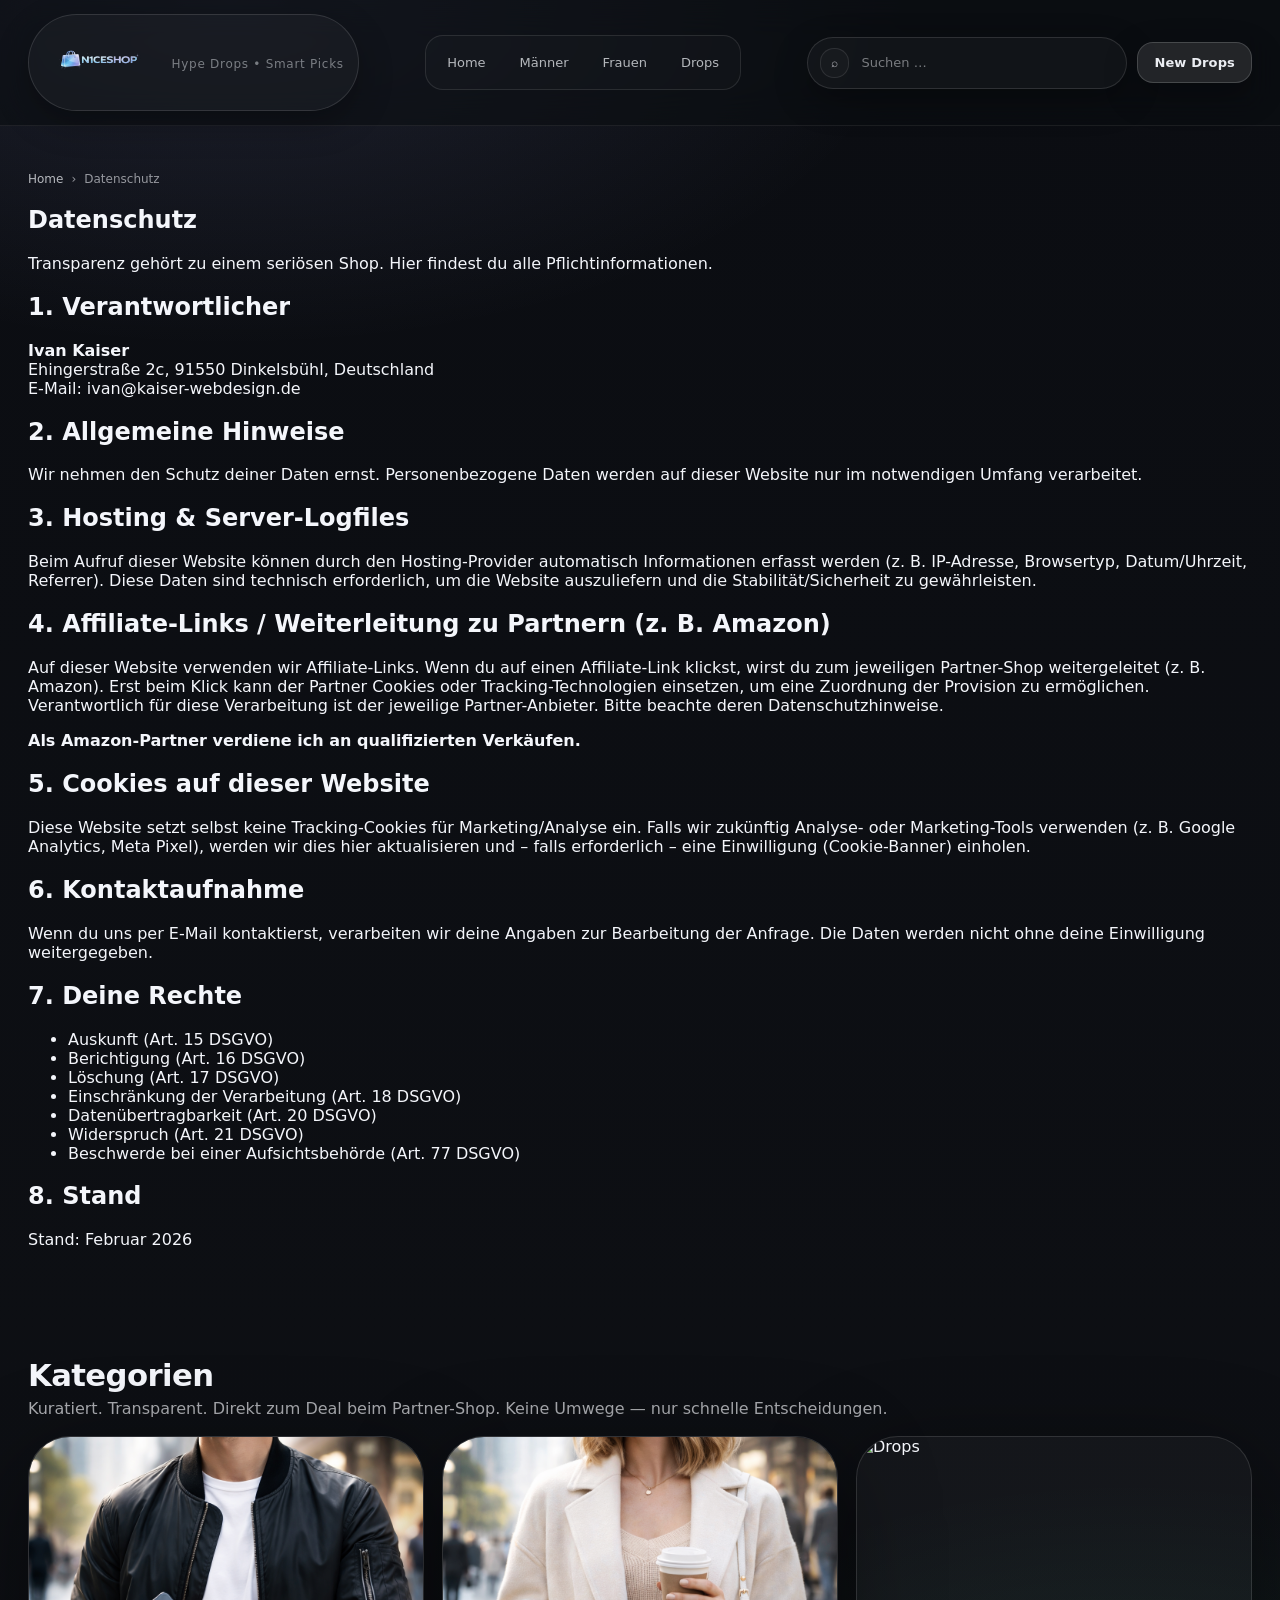
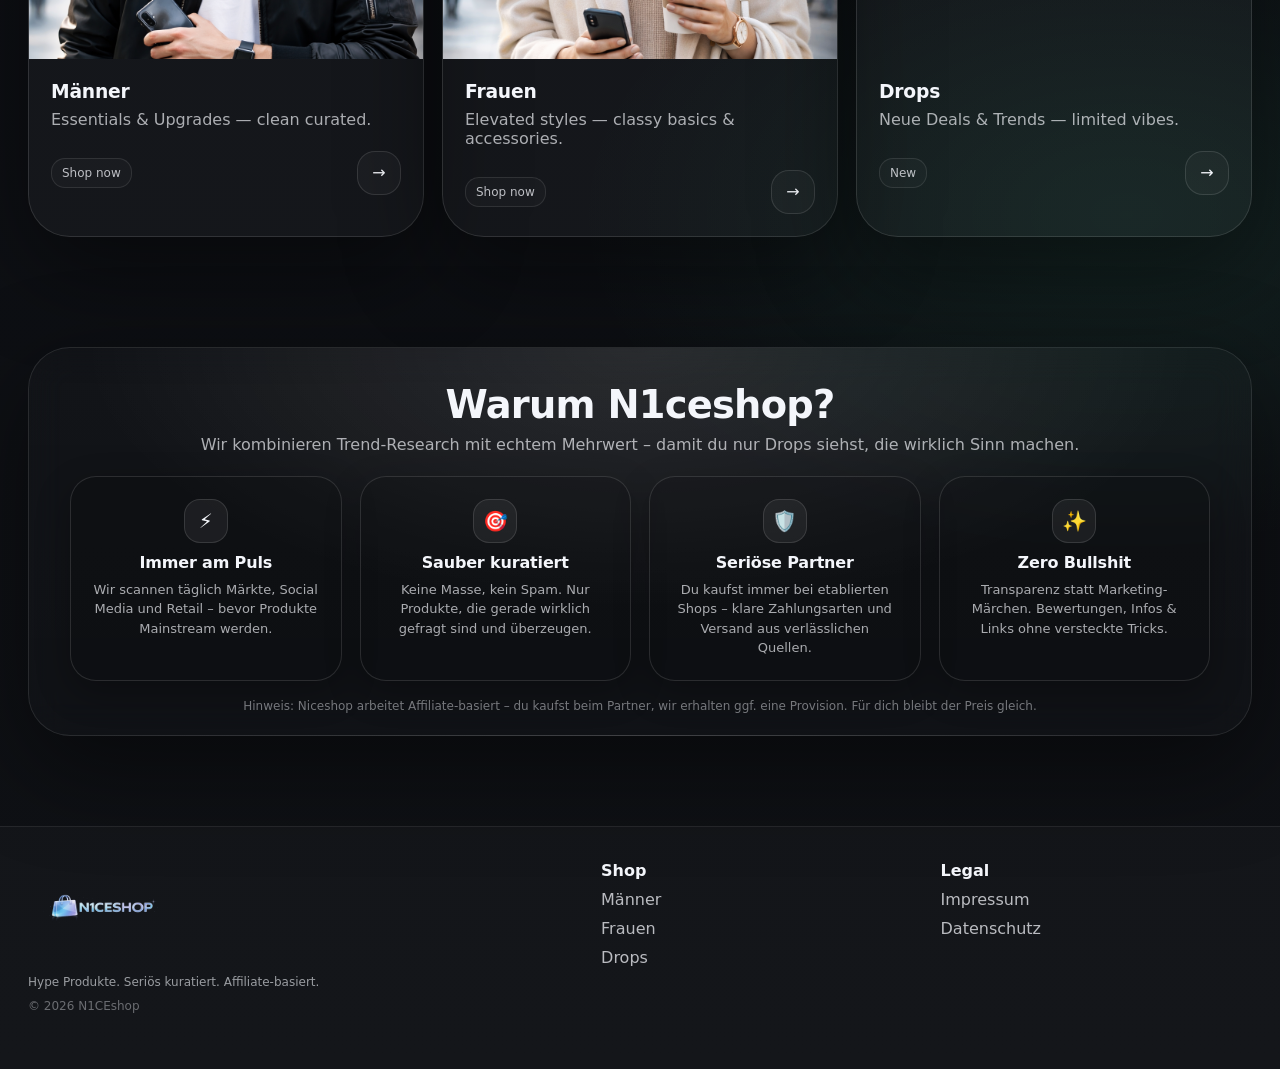
==== commit 57c9a13b: "Update datenschutz.html" ====
--- a/datenschutz.html
+++ b/datenschutz.html
@@ -7,7 +7,7 @@
 <meta name="viewport" content="width=device-width, initial-scale=1.0" />
 <meta name="theme-color" content="#0f1115" />
 <link rel="stylesheet" href="styles.css" />
-<link rel="icon" href="assets/img/hero.svg" type="image/svg+xml" />
+<link rel="icon" href="n1celogo.png" type="image/svg+xml" />
 
 </head>
 <body>
@@ -135,19 +135,19 @@
 
     <div class="tiles">
       <a class="tile reveal" href="men.html">
-        <div class="media"><img src="assets/img/cat-men.svg" alt="Men"></div>
+        <div class="media"><img src="männer.png" alt="Men"></div>
         <div class="body"><h3>Männer</h3><p>Essentials &amp; Upgrades — clean curated.</p></div>
         <div class="footer"><span class="pill">Shop now</span><span class="arrow">→</span></div>
       </a>
 
       <a class="tile reveal" href="women.html">
-        <div class="media"><img src="assets/img/cat-women.svg" alt="Women"></div>
+        <div class="media"><img src="frauen.png" alt="Women"></div>
         <div class="body"><h3>Frauen</h3><p>Elevated styles — classy basics &amp; accessories.</p></div>
         <div class="footer"><span class="pill">Shop now</span><span class="arrow">→</span></div>
       </a>
 
       <a class="tile reveal" href="drops.html">
-        <div class="media"><img src="assets/img/cat-drops.svg" alt="Drops"></div>
+        <div class="media"><img src="cat-drops.svg" alt="Drops"></div>
         <div class="body"><h3>Drops</h3><p>Neue Deals &amp; Trends — limited vibes.</p></div>
         <div class="footer"><span class="pill">New</span><span class="arrow">→</span></div>
       </a>
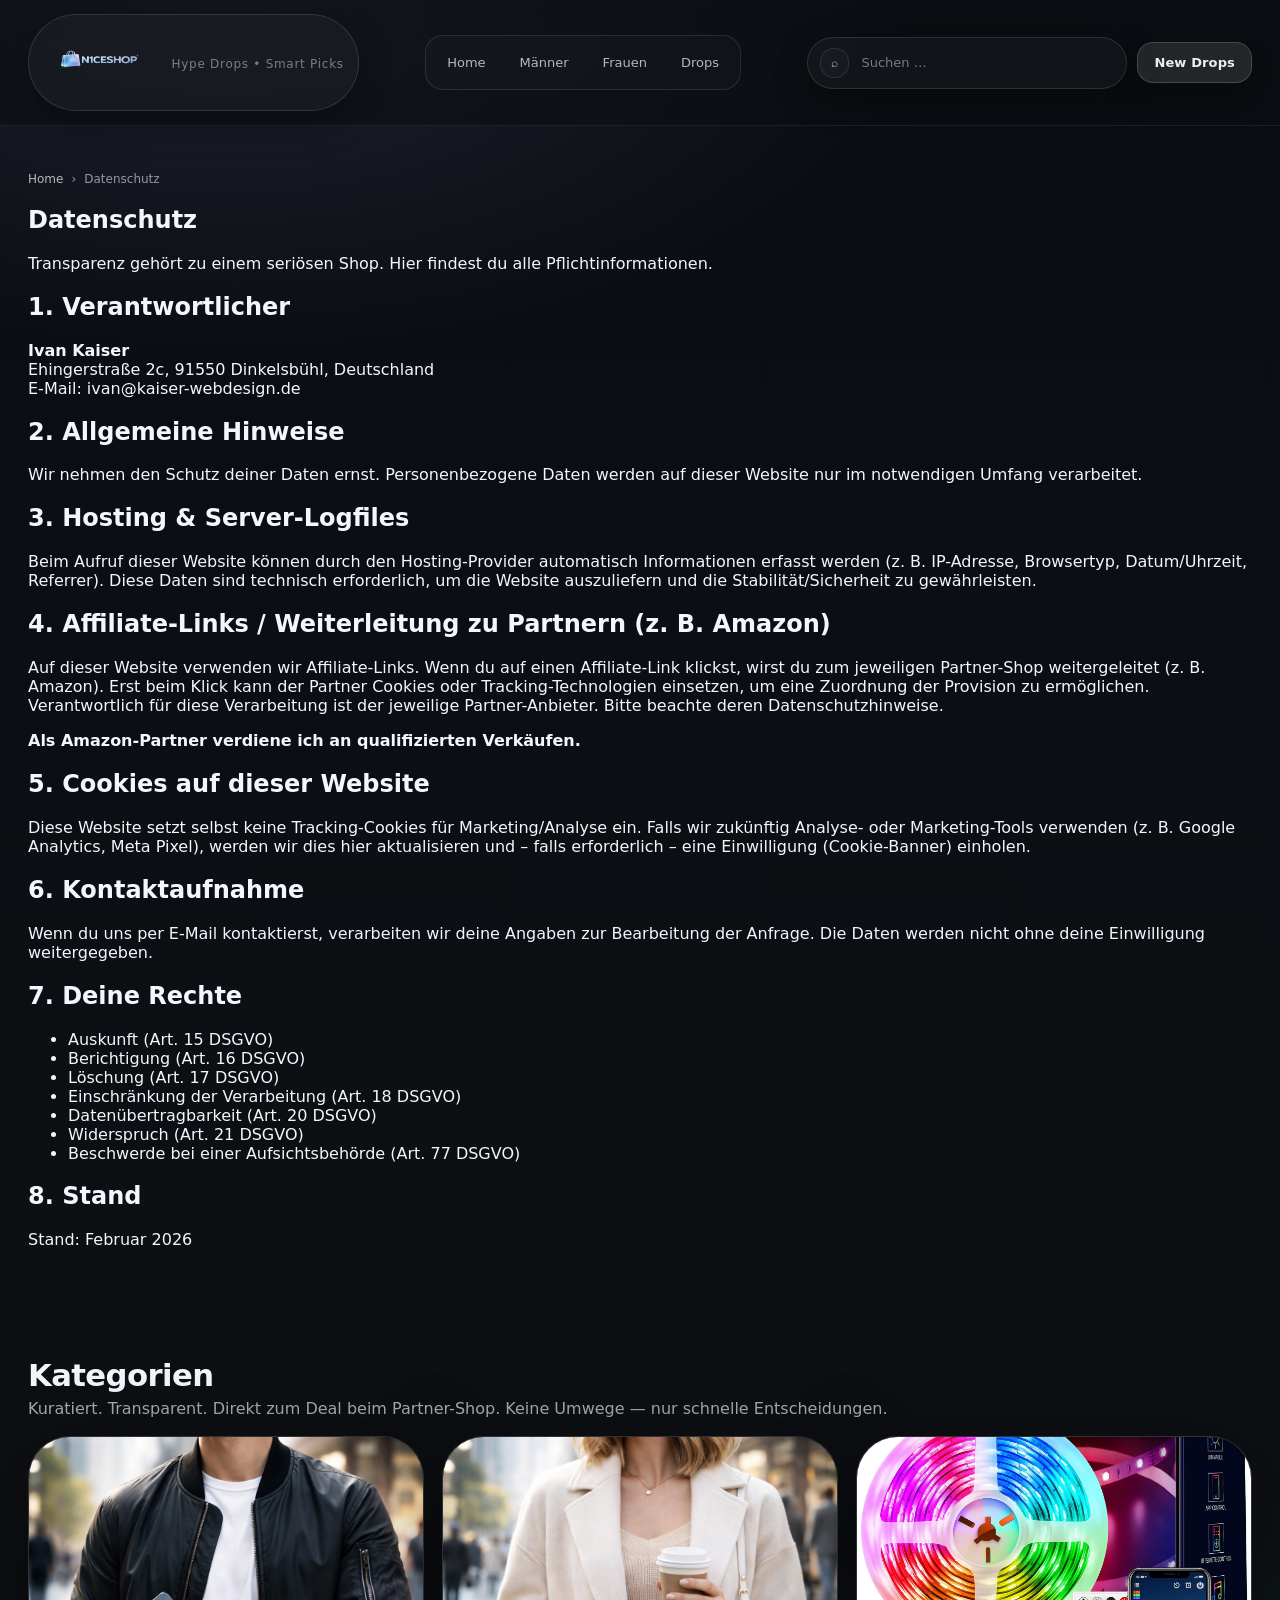
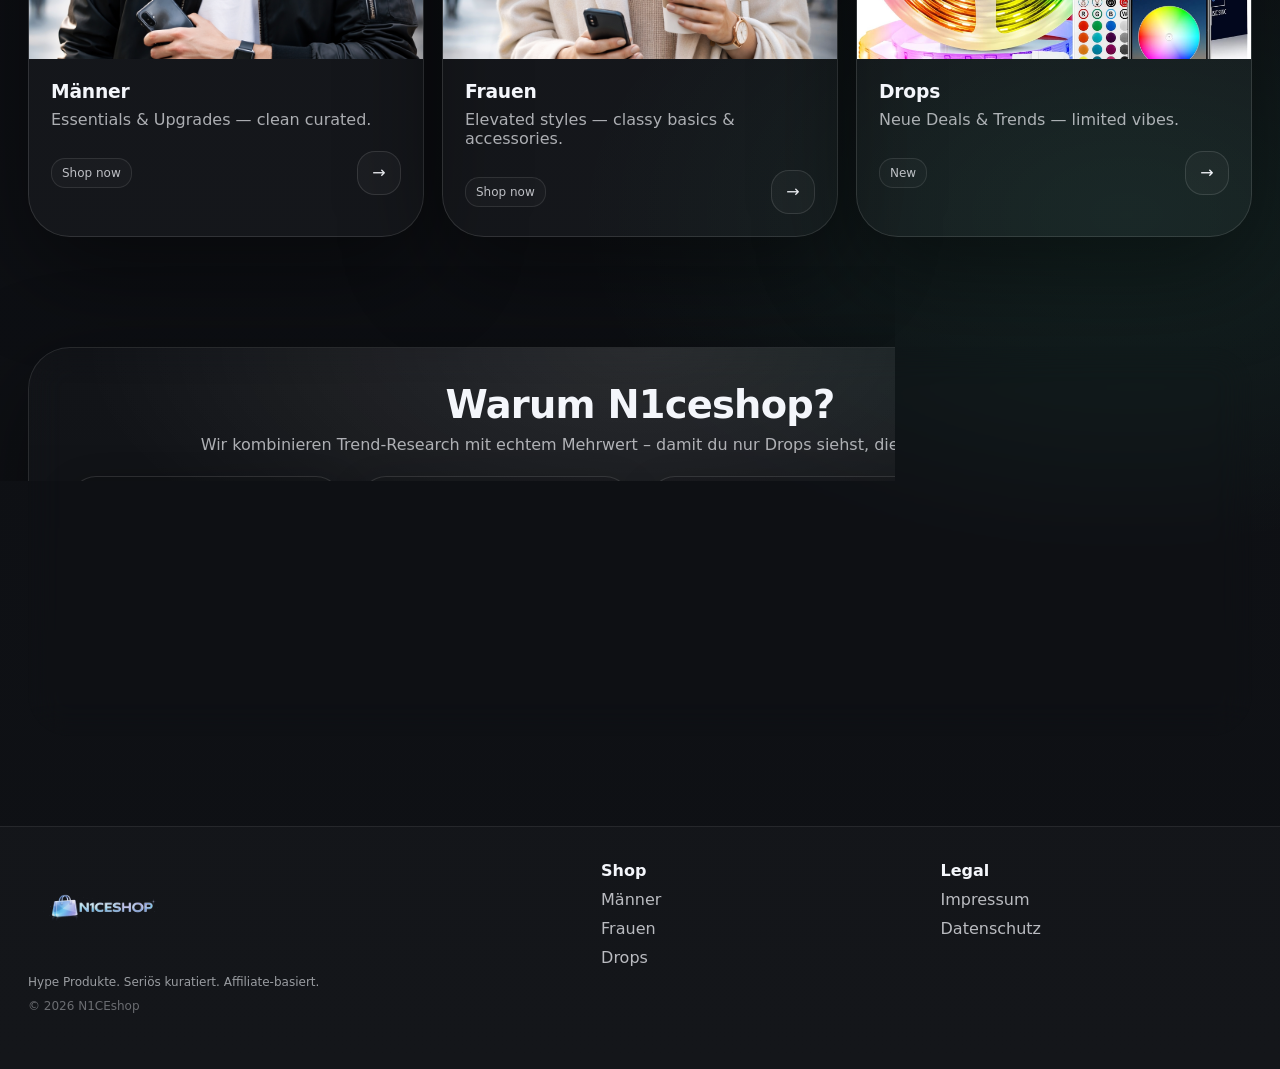
==== commit 2d8a6ea3: "Update datenschutz.html" ====
--- a/datenschutz.html
+++ b/datenschutz.html
@@ -147,7 +147,7 @@
       </a>
 
       <a class="tile reveal" href="drops.html">
-        <div class="media"><img src="cat-drops.svg" alt="Drops"></div>
+        <div class="media"><img src="vkh-led-strip-10m.webp" alt="Drops"></div>
         <div class="body"><h3>Drops</h3><p>Neue Deals &amp; Trends — limited vibes.</p></div>
         <div class="footer"><span class="pill">New</span><span class="arrow">→</span></div>
       </a>
